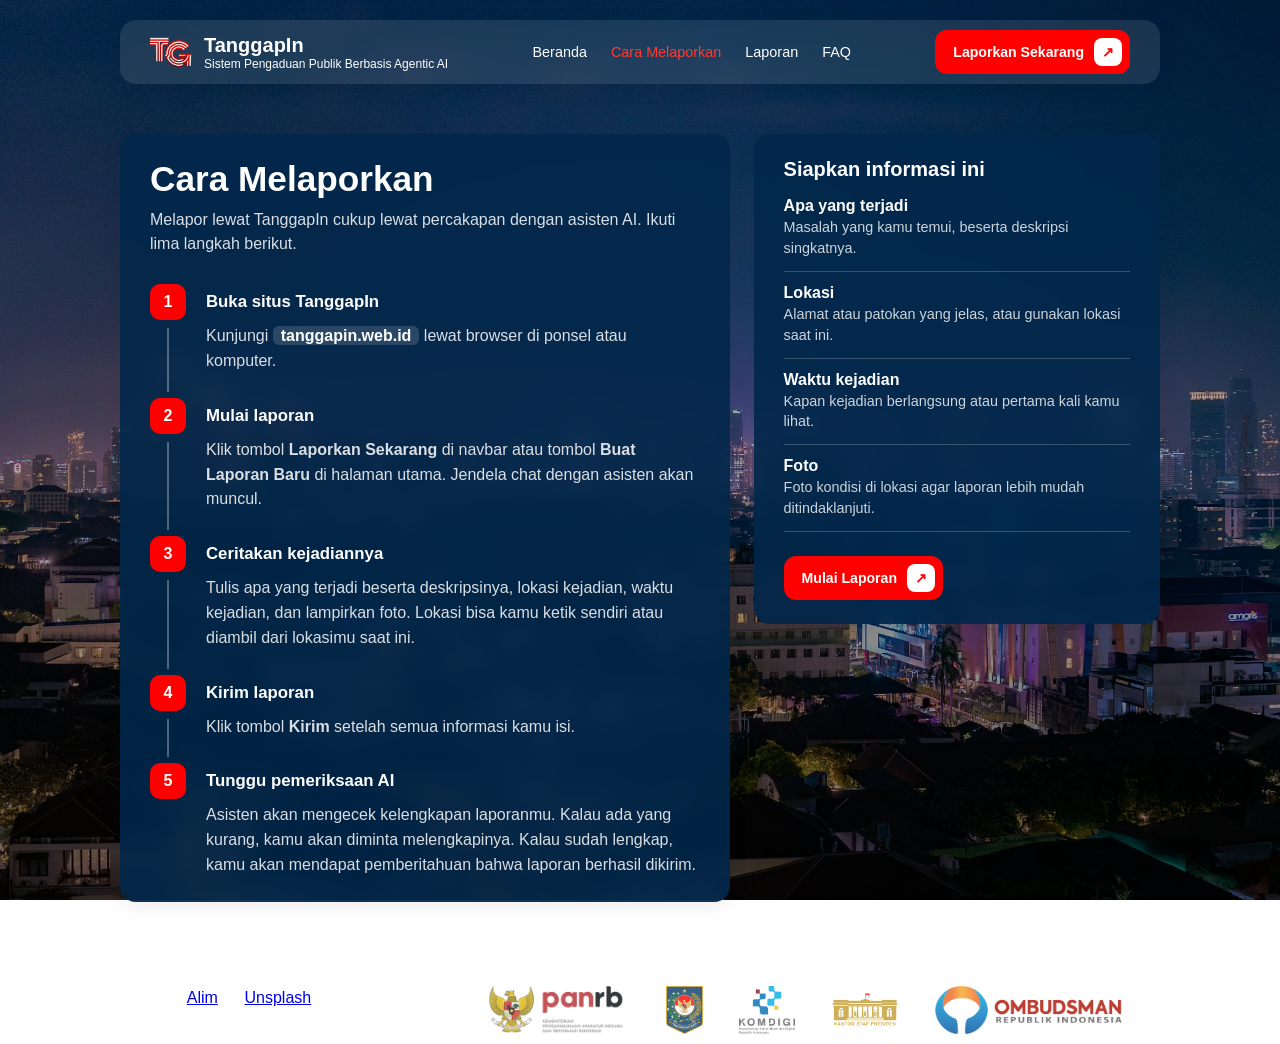
==== cara-melaporkan.html @ 1f1899ec "first commit" ====
<!doctype html>
<html lang="id">
  <head>
    <meta charset="UTF-8" />
    <meta name="viewport" content="width=device-width, initial-scale=1.0" />
    <title>Cara Melaporkan - TanggapIn</title>
    <link rel="stylesheet" href="styles/style.css" />
    <link rel="stylesheet" href="styles/cara.css" />
    <link rel="stylesheet" href="styles/chat.css" />
    <link rel="icon" type="image/x-icon" href="assets/images/icons/logo.webp" />
  </head>
  <body>
    <header>
      <div class="header-left">
        <img src="assets/images/icons/logo.webp" alt="Logo" class="logo" />
        <div class="logo-title">
          <h1 class="header-title">TanggapIn</h1>
          <p class="header-subtitle">
            Sistem Pengaduan Publik Berbasis Agentic AI
          </p>
        </div>
      </div>
      <nav class="header-nav" id="mainNav">
        <ul>
          <li><a href="index.html">Beranda</a></li>
          <li><a href="cara-melaporkan.html" class="active">Cara Melaporkan</a></li>
          <li><a href="laporan.html">Laporan</a></li>
          <li><a href="faq.html">FAQ</a></li>
        </ul>
      </nav>
      <div class="header-right">
        <a href="#" class="btn-lapor" data-open-chat>
          <span>Laporkan Sekarang</span>
          <span class="btn-icon">↗</span>
        </a>
        <button
          class="hamburger"
          id="menuToggle"
          aria-label="Buka menu"
          aria-expanded="false"
          aria-controls="mainNav"
        >
          <span></span><span></span><span></span>
        </button>
      </div>
    </header>

    <main>
      <div class="cara">
        <section class="panel cara-steps">
          <h1>Cara Melaporkan</h1>
          <p class="cara-lead">
            Melapor lewat TanggapIn cukup lewat percakapan dengan asisten AI.
            Ikuti lima langkah berikut.
          </p>

          <ol class="steps">
            <li>
              <h3>Buka situs TanggapIn</h3>
              <p>
                Kunjungi <span class="url">tanggapin.web.id</span> lewat browser
                di ponsel atau komputer.
              </p>
            </li>
            <li>
              <h3>Mulai laporan</h3>
              <p>
                Klik tombol <strong>Laporkan Sekarang</strong> di navbar atau
                tombol <strong>Buat Laporan Baru</strong> di halaman utama.
                Jendela chat dengan asisten akan muncul.
              </p>
            </li>
            <li>
              <h3>Ceritakan kejadiannya</h3>
              <p>
                Tulis apa yang terjadi beserta deskripsinya, lokasi kejadian,
                waktu kejadian, dan lampirkan foto. Lokasi bisa kamu ketik
                sendiri atau diambil dari lokasimu saat ini.
              </p>
            </li>
            <li>
              <h3>Kirim laporan</h3>
              <p>
                Klik tombol <strong>Kirim</strong> setelah semua informasi kamu
                isi.
              </p>
            </li>
            <li>
              <h3>Tunggu pemeriksaan AI</h3>
              <p>
                Asisten akan mengecek kelengkapan laporanmu. Kalau ada yang
                kurang, kamu akan diminta melengkapinya. Kalau sudah lengkap,
                kamu akan mendapat pemberitahuan bahwa laporan berhasil dikirim.
              </p>
            </li>
          </ol>
        </section>

        <aside class="panel cara-info">
          <h2>Siapkan informasi ini</h2>
          <dl class="checklist">
            <div>
              <dt>Apa yang terjadi</dt>
              <dd>Masalah yang kamu temui, beserta deskripsi singkatnya.</dd>
            </div>
            <div>
              <dt>Lokasi</dt>
              <dd>
                Alamat atau patokan yang jelas, atau gunakan lokasi saat ini.
              </dd>
            </div>
            <div>
              <dt>Waktu kejadian</dt>
              <dd>Kapan kejadian berlangsung atau pertama kali kamu lihat.</dd>
            </div>
            <div>
              <dt>Foto</dt>
              <dd>
                Foto kondisi di lokasi agar laporan lebih mudah ditindaklanjuti.
              </dd>
            </div>
          </dl>
          <a href="#" class="btn-lapor" data-open-chat>
            <span>Mulai Laporan</span>
            <span class="btn-icon">↗</span>
          </a>
        </aside>
      </div>
    </main>

    <footer>
      <p>
        Photo by
        <a
          href="https://unsplash.com/@apyfz?utm_source=unsplash&utm_medium=referral&utm_content=creditCopyText"
          >Alim</a
        >
        on
        <a
          href="https://unsplash.com/photos/a-view-of-a-city-at-night-from-the-top-of-a-building-tuk5MObiohA?utm_source=unsplash&utm_medium=referral&utm_content=creditCopyText"
          >Unsplash</a
        >
      </p>
      <h4>Dikelola oleh:</h4>
      <div class="instansi">
        <img
          src="assets/images/logos/instansi-panrb.webp"
          alt="PANRB"
          class="instansi-logo"
        />
        <img
          src="assets/images/logos/instansi-kemendagri.webp"
          alt="Kemendagri"
          class="instansi-logo"
        />
        <img
          src="assets/images/logos/instansi-kominfo.webp"
          alt="Kominfo"
          class="instansi-logo"
        />
        <img
          src="assets/images/logos/instansi-kantor staff presiden.webp"
          alt="Kantor Staf Presiden"
          class="instansi-logo"
        />
        <img
          src="assets/images/logos/instansi-ombudsman.webp"
          alt="Ombudsman"
          class="instansi-logo"
        />
      </div>
    </footer>

    <!-- Overlay chat (sama seperti di index.html) -->
    <div class="chat-overlay" id="chatOverlay" aria-hidden="true">
      <div
        class="chat-dialog"
        role="dialog"
        aria-modal="true"
        aria-labelledby="chatTitle"
      >
        <div class="chat-header">
          <img
            src="assets/images/mascots/mascot.webp"
            alt=""
            class="chat-avatar"
          />
          <div class="chat-title">
            <h2 id="chatTitle">Asisten TanggapIn</h2>
            <p>Siap membantu menyusun laporanmu</p>
          </div>
          <button class="chat-close" id="chatClose" aria-label="Tutup chat">
            ✕
          </button>
        </div>
        <div class="chat-messages" id="chatMessages" aria-live="polite"></div>
        <div class="chat-chips" id="chatChips">
          <button type="button">Jalan rusak</button>
          <button type="button">Sampah menumpuk</button>
          <button type="button">Lampu jalan mati</button>
        </div>
        <form class="chat-form" id="chatForm">
          <textarea
            id="chatInput"
            rows="1"
            placeholder="Tulis laporanmu..."
            aria-label="Pesan"
          ></textarea>
          <button type="submit" class="chat-send" aria-label="Kirim">➤</button>
        </form>
      </div>
    </div>

    <script src="scripts/menu.js"></script>
    <script src="scripts/chat.js"></script>
  </body>
</html>
---- styles/style.css ----
body {
  background-image:
    linear-gradient(rgba(0, 0, 0, 0.1), rgba(0, 0, 0, 0.5)),
    url("../assets/images/background 2.webp");
  background-size: cover;
  background-position: center;
  background-repeat: no-repeat;
  background-attachment: fixed;
  margin: 20px 250px 0px;
  font-family: "Segoe UI", Tahoma, Geneva, Verdana, sans-serif;
}

header {
  display: flex;
  justify-content: space-between;
  align-items: center;
  padding: 10px 30px;
  background-color: rgba(255, 255, 255, 0.1);
  backdrop-filter: blur(10px);
  border-radius: 16px;
  box-shadow: 0 4px 20px rgba(0, 0, 0, 0.08);
}

.header-left {
  display: flex;
  align-items: center;
  gap: 12px;
}

.logo {
  width: 42px;
  height: 42px;
  object-fit: contain;
}

.logo-title {
  display: flex;
  flex-direction: column;
}

.header-title {
  font-size: 1.25rem;
  font-weight: 700;
  color: #ffffff;
  margin: 0;
  line-height: 1.2;
}

.header-title span {
  color: #ff0000;
}

.header-subtitle {
  font-size: 0.75rem;
  color: white;
  margin: 0;
}

.header-nav ul {
  display: flex;
  list-style: none;
  margin: 0;
  padding: 0;
  gap: 24px;
}

.header-nav a {
  text-decoration: none;
  color: white;
  font-weight: 500;
  font-size: 0.9rem;
  transition: color 0.2s ease;
}

.header-nav a:hover,
.header-nav a.active {
  color: #ff3b30;
}

.btn-lapor {
  display: inline-flex;
  align-items: center;
  gap: 10px;
  background-color: #ff0000;
  color: #ffffff;
  padding: 8px 8px 8px 18px;
  border-radius: 12px;
  text-decoration: none;
  font-weight: 600;
  font-size: 0.88rem;
  transition:
    transform 0.2s ease,
    background-color 0.2s ease;
}

.btn-lapor:hover {
  background-color: #ff0000;
  transform: translateY(-1px);
}

.btn-icon {
  background-color: #ffffff;
  color: #ff0000;
  width: 28px;
  height: 28px;
  border-radius: 8px;
  display: flex;
  align-items: center;
  justify-content: center;
  font-size: 0.9rem;
  font-weight: bold;
}

main {
  margin-top: 50px;
  color: white;
}

.headline {
  display: flex;
  justify-content: space-between;
  align-items: center;
  padding-top: 230px;
}

.headline-left {
  flex: 2;
  display: flex;
  flex-direction: column;
  align-items: flex-start;
  background-color: rgb(2, 39, 75,0.9);
  backdrop-filter: blur(10px);
  box-shadow: 0 4px 20px rgba(0, 0, 0, 0.08);
  padding: 10px 30px;
  border-radius: 16px;
}

.headline-left h1 {
  font-size: 2.5rem;
  font-weight: 700;
  color: #ffffff;
  line-height: 1.2;
  margin: 0;
}

.instansi {
  display: flex;
  align-items: center;
  gap: 16px;
  margin-top: 24px;
  flex-wrap: wrap;
  padding: 10px 20px;
  border-radius: 12px;
}

.instansi-logo {
  height: 48px;
  width: auto;
  object-fit: contain;
  opacity: 0.8;
  padding: 0px 10px;
  transition:
    opacity 0.2s ease,
    transform 0.2s ease;
}

.instansi-title {
  align-items: center;
}

.instansi-logo:hover {
  opacity: 1;
  transform: translateY(-2px);
}

.headline-right {
  flex: 1;
  display: flex;
  justify-content: flex-end;
  align-items: center;
}

.headline-right img {
  max-width: 100%;
  height: auto;
  width: 250px;
  object-fit: contain;
}

.stats-bar {
  display: flex;
  align-items: center;
  justify-content: space-around;
}

.stat-item {
  flex: 1;
  display: flex;
  align-items: center;
  justify-content: center;
  gap: 12px;
  padding: 0px 20px;
  border-right: 1px solid rgba(255, 255, 255, 0.3);
}

.stat-item:last-child {
  border-right: none;
}

.stat-item img {
  width: 36px;
  height: 36px;
  object-fit: contain;
  flex-shrink: 0;
}

.stat-left {
  display: flex;
  flex-direction: row;
  align-items: center;
  gap: 12px;
}

.stat-left img {
  width: 36px;
  height: 36px;
  object-fit: contain;
}

.stat-text {
  margin: 0;
  font-size: 0.5rem;
  font-weight: 400;
  color: rgba(255, 255, 255, 0.8);
  letter-spacing: 0.2px;
  white-space: nowrap;
}

.stat-desc {
  display: flex;
  flex-direction: column;
  align-items: flex-start;
  justify-content: center;
}

.stat-desc span {
  font-size: 1.25rem;
  font-weight: 700;
  color: #ffffff;
  line-height: 1.2;
  white-space: nowrap;
}

footer {
  display: flex;
  margin-top: 50px;
  align-items: center;
  color: white;
  gap: 0px 20px;
}

.hamburger {
  display: none;
  flex-direction: column;
  justify-content: center;
  gap: 5px;
  width: 42px;
  height: 42px;
  padding: 0 10px;
  box-sizing: border-box;
  background: rgba(255, 255, 255, 0.15);
  border: none;
  border-radius: 12px;
  cursor: pointer;
}

.hamburger span {
  display: block;
  height: 2px;
  background: #fff;
  border-radius: 2px;
  transition:
    transform 0.2s ease,
    opacity 0.2s ease;
}

.hamburger[aria-expanded="true"] span:nth-child(1) {
  transform: translateY(7px) rotate(45deg);
}
.hamburger[aria-expanded="true"] span:nth-child(2) {
  opacity: 0;
}
.hamburger[aria-expanded="true"] span:nth-child(3) {
  transform: translateY(-7px) rotate(-45deg);
}

.hamburger:focus-visible {
  outline: 2px solid #fff;
  outline-offset: 2px;
}

@media (max-width: 1467px) {
  body {
    margin: 20px 50px 0;
  }

  .headline {
    padding-top: 150px;
  }
}

/* Laptop kecil (≤ 1400px) */
@media (max-width: 1400px) {
  body {
    margin: 20px 120px 0;
  }
  .stats-bar {
    font-size: 0.7rem;
  }

  .headline {
    padding-top: 70px;
  }
}

/* Laptop / tablet landscape (≤ 1200px) */
@media (max-width: 1200px) {
  body {
    margin: 20px 60px 0;
  }

  .headline {
    padding-top: 70px;
  }

  .headline-left h1 {
    font-size: 2.1rem;
  }

  .headline-right img {
    width: 200px;
  }

  .stats-bar {
    /* flex-wrap: wrap; */
    row-gap: 14px;
    width: 100%;
    margin-top: 20px;
  }

  .stat-item {
    padding: 0 12px;
  }

  .instansi-logo {
    height: 36px;
    padding: 0 6px;
  }
}

/* Tablet & HP (≤ 992px): header jadi logo + tombol + hamburger */
@media (max-width: 992px) {
  body {
    margin: 12px 24px 0;
  }

  header {
    position: relative; /* acuan untuk dropdown menu */
    padding: 8px 16px;
  }

  .logo-title .header-subtitle {
    /* display: none; */
  }

  .header-right {
    display: flex;
    align-items: center;
    gap: 10px;
    margin-left: auto;
  }

  .hamburger {
    display: flex;
  }

  /* menu jadi dropdown di bawah header */
  .header-nav {
    display: none;
    position: absolute;
    top: calc(100% + 8px);
    left: 0;
    right: 0;
    z-index: 10;
    padding: 8px;
    background: rgba(15, 25, 45, 0.92);
    backdrop-filter: blur(12px);
    border-radius: 16px;
    box-shadow: 0 8px 24px rgba(0, 0, 0, 0.3);
  }

  .header-nav.open {
    display: block;
  }

  .header-nav ul {
    flex-direction: column;
    gap: 0;
  }

  .header-nav a {
    display: block;
    padding: 12px 16px;
    font-size: 1rem;
    border-radius: 10px;
  }

  .header-nav a:hover,
  .header-nav a.active {
    background: rgba(255, 255, 255, 0.1);
  }

  /* hero: maskot di atas kartu */
  .headline {
    flex-direction: column-reverse;
    align-items: stretch;
    padding-top: 0px;
    gap: 0;
  }

  .headline-right {
    justify-content: center;
    margin-bottom: -24px;
    position: relative;
    z-index: 1;
  }

  .headline-right img {
    width: 130px;
  }

  .headline-left {
    box-sizing: border-box;
    padding: 20px 24px 16px;
  }

  .headline-left h1 {
    font-size: 1.8rem;
  }

  /* stats: kalimat di atas, 3 stat sejajar & lebih kecil */
  .stats-bar {
    flex-wrap: wrap;
    row-gap: 14px;
    width: 100%;
    margin-top: 20px;
  }

  .stat-left {
    flex: 0 0 100%;
    font-size: 0.9rem;
  }

  .stat-left img {
    width: 28px;
    height: 28px;
  }

  .stat-item {
    gap: 8px;
    padding: 0 8px;
  }

  .stat-item img {
    width: 24px;
    height: 24px;
  }

  .stat-desc span {
    font-size: 0.95rem;
  }

  .stat-text {
    font-size: 0.6rem;
    white-space: normal;
  }

  /* footer: rapi, rata tengah */
  footer {
    flex-direction: column;
    align-items: center;
    text-align: center;
    gap: 10px;
    margin-top: 32px;
    padding-bottom: 24px;
    font-size: 0.8rem;
  }

  footer p,
  footer h4 {
    margin: 0;
  }

  .instansi {
    justify-content: center;
    margin-top: 0;
    padding: 0;
    gap: 12px 8px;
  }

  .instansi-logo {
    height: 36px;
    padding: 0 6px;
  }
}

@media (min-width: 769px) and (max-width: 1100px) {
  /* hero: kartu di kiri, maskot di kanan sejajar bawah kartu */
  .headline {
    flex-direction: row;
    align-items: flex-end;
    gap: 24px;
  }

  .headline-left {
    flex: 1 1 0;
    padding: 28px 32px 24px;
  }

  .headline-left h1 {
    font-size: 2.2rem;
  }

  .headline-left p {
    font-size: 1.05rem;
    line-height: 1.5;
  }

  .headline-right {
    flex: 0 0 auto;
    margin-bottom: 0;
    justify-content: center;
  }

  .headline-right img {
    width: 190px;
  }

  /* stats: kalimat di atas, 3 stat sejajar dan terbaca */
  .stats-bar {
    flex-wrap: wrap;
    row-gap: 16px;
    width: 100%;
    margin-top: 24px;
  }

  .stat-left {
    flex: 0 0 100%;
    font-size: 0.95rem;
  }

  .stat-item {
    padding: 0 12px;
  }

  .stat-desc span {
    font-size: 1.1rem;
  }

  .stat-text {
    font-size: 0.7rem;
    white-space: normal;
  }

  /* footer: satu panel kaca, logo rapi satu baris, kredit foto di bawah */
  footer {
    flex-direction: row;
    flex-wrap: wrap;
    justify-content: center;
    align-items: center;
    gap: 12px 20px;
    margin: 32px 0 24px;
    padding: 16px 24px;
    border-radius: 16px;
    font-size: 0.9rem;
  }

  footer h4 {
    order: 1;
    margin: 0;
  }

  .instansi {
    order: 2;
    flex-wrap: nowrap;
    justify-content: center;
    margin: 0;
    padding: 0;
    gap: 8px;
  }

  .instansi-logo {
    height: 40px;
    padding: 0 6px;
  }

  footer p {
    order: 3;
    flex: 0 0 100%;
    margin: 0;
    text-align: center;
    font-size: 0.75rem;
    opacity: 0.8;
  }
}

/* HP (≤ 480px) */
@media (max-width: 480px) {
  body {
    margin: 8px 12px 0;
  }

  header {
    padding: 8px 12px;
    border-radius: 12px;
  }

  .logo-title {
    display: none;
  }

  .logo {
    width: 34px;
    height: 34px;
  }

  .header-right .btn-lapor {
    font-size: 0.8rem;
    gap: 8px;
    padding: 6px 6px 6px 12px;
  }

  .hamburger {
    width: 40px;
    height: 40px;
  }

  .headline {
    padding-top: 0px;
  }

  .headline-left {
    padding: 18px 16px 14px;
    border-radius: 12px;
  }

  .headline-left h1 {
    font-size: 1.4rem;
  }

  .headline-left p {
    font-size: 0.88rem;
  }

  .headline-left .btn-lapor {
    align-self: stretch;
    justify-content: space-between;
  }

  .headline-right {
    /* justify-content: center; */
    margin-bottom: -24px;
    /* position: relative; */
    /* z-index: 1; */
  }

  .headline-right img {
    width: 130px;
  }

  .stat-item {
    flex-direction: column;
    gap: 4px;
    padding: 0 4px;
    text-align: center;
  }

  .stat-desc {
    align-items: center;
    font-size: 10px;
  }

  .stat-desc span {
    font-size: 0.85rem;
  }

  .stat-text {
    font-size: 10px;
  }

  /* logo footer: 3 kolom rapi */
  .instansi {
    display: grid;
    grid-template-columns: repeat(3, 1fr);
    justify-items: center;
    align-items: center;
    width: 100%;
  }

  .instansi-logo {
    height: 32px;
    max-width: 100%;
  }
}
---- styles/cara.css ----
.cara {
  display: grid;
  grid-template-columns: 1.5fr 1fr;
  gap: 24px;
  align-items: start;
  width: 100%;
  box-sizing: border-box;
}

.panel {
  box-sizing: border-box;
  padding: 24px 30px;
  background-color: rgb(2, 39, 75,0.9);
  backdrop-filter: blur(10px);
  -webkit-backdrop-filter: blur(10px);
  box-shadow: 0 4px 20px rgba(0, 0, 0, 0.08);
  border-radius: 16px;
}

.cara h1 {
  margin: 0;
  font-size: 2.2rem;
  line-height: 1.2;
}

.cara h2 {
  margin: 0 0 16px;
  font-size: 1.25rem;
}

.cara-lead {
  margin: 8px 0 0;
  color: rgba(255, 255, 255, 0.85);
  line-height: 1.5;
}

/* Langkah bernomor (konten memang berurutan) */
.steps {
  list-style: none;
  margin: 28px 0 0;
  padding: 0;
  counter-reset: step;
}

.steps li {
  position: relative;
  padding: 0 0 24px 56px;
  counter-increment: step;
}

.steps li:last-child {
  padding-bottom: 0;
}

.steps li::before {
  content: counter(step);
  position: absolute;
  left: 0;
  top: 0;
  display: flex;
  align-items: center;
  justify-content: center;
  width: 36px;
  height: 36px;
  border-radius: 10px;
  background: #ff0000;
  font-weight: 700;
}

.steps li::after {
  content: "";
  position: absolute;
  left: 17px;
  top: 44px;
  bottom: 6px;
  width: 2px;
  background: rgba(255, 255, 255, 0.3);
}

.steps li:last-child::after {
  display: none;
}

.steps h3 {
  margin: 0 0 4px;
  font-size: 1.05rem;
  line-height: 36px;
}

.steps p {
  margin: 0;
  color: rgba(255, 255, 255, 0.85);
  line-height: 1.55;
}

.url {
  padding: 1px 8px;
  border-radius: 6px;
  background: rgba(255, 255, 255, 0.15);
  color: #fff;
  font-weight: 600;
  white-space: nowrap;
}

/* Daftar informasi */
.checklist {
  margin: 0 0 24px;
}

.checklist div {
  padding: 12px 0;
  border-bottom: 1px solid rgba(255, 255, 255, 0.2);
}

.checklist div:first-child {
  padding-top: 0;
}

.checklist dt {
  font-weight: 600;
}

.checklist dd {
  margin: 2px 0 0;
  font-size: 0.9rem;
  line-height: 1.45;
  color: rgba(255, 255, 255, 0.8);
}

/* Responsif */
@media (max-width: 900px) {
  .cara {
    grid-template-columns: 1fr;
  }

  .panel {
    padding: 20px 22px;
  }

  .cara h1 {
    font-size: 1.8rem;
  }
}

@media (max-width: 480px) {
  .panel {
    padding: 18px 16px;
    border-radius: 12px;
  }

  .cara h1 {
    font-size: 1.5rem;
  }

  .steps li {
    padding-left: 48px;
  }

  .cara-info .btn-lapor {
    width: 100%;
    box-sizing: border-box;
    justify-content: space-between;
  }
}
---- styles/chat.css ----
body.chat-open {
  overflow: hidden; /* kunci scroll halaman di belakang */
}

.chat-overlay {
  position: fixed;
  inset: 0;
  z-index: 1000;
  display: flex;
  align-items: center;
  justify-content: center;
  padding: 16px;
  background: rgba(0, 0, 0, 0.45);
  backdrop-filter: blur(8px);
  -webkit-backdrop-filter: blur(8px);
  opacity: 0;
  visibility: hidden;
  transition: opacity 0.2s ease, visibility 0.2s ease;
}

.chat-overlay.open {
  opacity: 1;
  visibility: visible;
}

.chat-dialog {
  display: flex;
  flex-direction: column;
  width: min(560px, 100%);
  height: min(680px, 100%);
  background: rgba(18, 26, 44, 0.92);
  color: #fff;
  border: 1px solid rgba(255, 255, 255, 0.15);
  border-radius: 20px;
  box-shadow: 0 20px 60px rgba(0, 0, 0, 0.5);
  overflow: hidden;
  transform: translateY(16px) scale(0.98);
  transition: transform 0.2s ease;
  font-family: "Segoe UI", Tahoma, Geneva, Verdana, sans-serif;
}

.chat-overlay.open .chat-dialog {
  transform: none;
}

/* Header */
.chat-header {
  display: flex;
  align-items: center;
  gap: 12px;
  padding: 12px 16px;
  background: rgba(255, 255, 255, 0.06);
  border-bottom: 1px solid rgba(255, 255, 255, 0.12);
}

.chat-avatar {
  width: 40px;
  height: 40px;
  border-radius: 50%;
  object-fit: cover;
  object-position: top;
  background: #fff;
  flex-shrink: 0;
}

.chat-title {
  flex: 1;
  min-width: 0;
}

.chat-title h2 {
  margin: 0;
  font-size: 1rem;
  line-height: 1.2;
}

.chat-title p {
  margin: 2px 0 0;
  font-size: 0.75rem;
  color: rgba(255, 255, 255, 0.7);
}

.chat-close {
  width: 36px;
  height: 36px;
  border: none;
  border-radius: 10px;
  background: rgba(255, 255, 255, 0.1);
  color: #fff;
  font-size: 1.25rem;
  line-height: 1;
  cursor: pointer;
}

.chat-close:hover {
  background: rgba(255, 255, 255, 0.2);
}

/* Pesan */
.chat-messages {
  flex: 1;
  display: flex;
  flex-direction: column;
  gap: 10px;
  padding: 16px;
  overflow-y: auto;
  overscroll-behavior: contain;
}

.chat-msg {
  max-width: 85%;
  padding: 10px 14px;
  border-radius: 16px;
  font-size: 0.92rem;
  line-height: 1.45;
  white-space: pre-wrap;
  overflow-wrap: anywhere;
}

.chat-msg.bot {
  align-self: flex-start;
  background: rgba(255, 255, 255, 0.12);
  border-bottom-left-radius: 4px;
}

.chat-msg.user {
  align-self: flex-end;
  background: #4d0c0c;
  border-bottom-right-radius: 4px;
}

/* Indikator mengetik */
.chat-typing {
  display: inline-flex;
  gap: 4px;
  padding: 14px;
}

.chat-typing span {
  width: 6px;
  height: 6px;
  border-radius: 50%;
  background: rgba(255, 255, 255, 0.7);
  animation: chat-blink 1.2s infinite;
}

.chat-typing span:nth-child(2) { animation-delay: 0.2s; }
.chat-typing span:nth-child(3) { animation-delay: 0.4s; }

@keyframes chat-blink {
  0%, 80%, 100% { opacity: 0.3; }
  40% { opacity: 1; }
}

/* Saran cepat */
.chat-chips {
  display: flex;
  flex-wrap: wrap;
  gap: 8px;
  padding: 0 16px 8px;
}

.chat-chips button {
  padding: 6px 12px;
  border: 1px solid rgba(255, 255, 255, 0.3);
  border-radius: 999px;
  background: transparent;
  color: #fff;
  font-size: 0.8rem;
  cursor: pointer;
}

.chat-chips button:hover {
  background: rgba(255, 255, 255, 0.12);
}

/* Input */
.chat-form {
  display: flex;
  align-items: flex-end;
  gap: 8px;
  padding: 12px 16px;
  border-top: 1px solid rgba(255, 255, 255, 0.12);
}

.chat-form textarea {
  flex: 1;
  max-height: 120px;
  padding: 10px 12px;
  border: 1px solid rgba(255, 255, 255, 0.25);
  border-radius: 12px;
  background: rgba(255, 255, 255, 0.08);
  color: #fff;
  font: inherit;
  font-size: 0.92rem;
  resize: none;
}

.chat-form textarea::placeholder {
  color: rgba(255, 255, 255, 0.5);
}

.chat-form textarea:focus {
  outline: 2px solid rgba(255, 255, 255, 0.6);
  outline-offset: 0;
}

.chat-send {
  width: 42px;
  height: 42px;
  border: none;
  border-radius: 12px;
  background: #ff0000;
  color: #fff;
  font-size: 1.1rem;
  cursor: pointer;
  flex-shrink: 0;
}

.chat-send:disabled {
  opacity: 0.5;
  cursor: not-allowed;
}

/* HP: tampil hampir penuh layar */
@media (max-width: 600px) {
  .chat-overlay {
    padding: 0;
    align-items: flex-end;
  }

  .chat-dialog {
    width: 100%;
    height: 92dvh;
    border-radius: 20px 20px 0 0;
  }
}

@media (prefers-reduced-motion: reduce) {
  .chat-overlay,
  .chat-dialog {
    transition: none;
  }
  .chat-typing span {
    animation: none;
  }
}

/* ===== Lampiran foto, lokasi, dan peta ===== */
.chat-dialog { position: relative; }
.chat-dialog [hidden] { display: none !important; }

.chat-form { flex-wrap: wrap; }

.chat-tools {
  flex: 0 0 100%;
  display: flex;
  gap: 8px;
}

.chat-tools button {
  display: inline-flex;
  align-items: center;
  gap: 6px;
  padding: 7px 12px;
  border: 1px solid rgba(255, 255, 255, 0.3);
  border-radius: 999px;
  background: transparent;
  color: #fff;
  font: inherit;
  font-size: 0.82rem;
  cursor: pointer;
}

.chat-tools button:hover,
.chat-tools button[aria-expanded="true"] {
  background: rgba(255, 255, 255, 0.15);
}

.chat-note {
  margin: 0;
  padding: 0 16px 8px;
  font-size: 0.8rem;
  color: rgba(255, 255, 255, 0.85);
}

/* pratinjau lampiran sebelum dikirim */
.chat-draft {
  display: flex;
  flex-wrap: wrap;
  gap: 8px;
  padding: 0 16px 8px;
}

.thumb {
  position: relative;
  width: 56px;
  height: 56px;
}

.thumb img {
  width: 100%;
  height: 100%;
  object-fit: cover;
  border-radius: 10px;
}

.thumb button,
.loc-chip button {
  width: 22px;
  height: 22px;
  border: none;
  border-radius: 50%;
  background: #ff0000;
  color: #fff;
  font-size: 0.7rem;
  line-height: 1;
  cursor: pointer;
}

.thumb button {
  position: absolute;
  top: -6px;
  right: -6px;
}

.loc-chip {
  display: flex;
  align-items: center;
  gap: 8px;
  max-width: 100%;
  padding: 4px 6px 4px 12px;
  border: 1px solid rgba(255, 255, 255, 0.3);
  border-radius: 999px;
  font-size: 0.8rem;
}

.loc-chip span {
  overflow: hidden;
  text-overflow: ellipsis;
  white-space: nowrap;
}

/* panel pilihan lokasi */
.loc-panel {
  display: flex;
  flex-direction: column;
  gap: 8px;
  padding: 12px 16px;
  border-top: 1px solid rgba(255, 255, 255, 0.12);
  background: rgba(255, 255, 255, 0.05);
}

.loc-manual {
  display: flex;
  gap: 8px;
}

.loc-manual input {
  flex: 1;
  min-width: 0;
  padding: 9px 12px;
  border: 1px solid rgba(255, 255, 255, 0.25);
  border-radius: 10px;
  background: rgba(255, 255, 255, 0.08);
  color: #fff;
  font: inherit;
  font-size: 0.88rem;
}

.loc-manual input::placeholder { color: rgba(255, 255, 255, 0.5); }

.loc-panel button {
  padding: 9px 12px;
  border: 1px solid rgba(255, 255, 255, 0.3);
  border-radius: 10px;
  background: transparent;
  color: #fff;
  font: inherit;
  font-size: 0.88rem;
  text-align: left;
  cursor: pointer;
}

.loc-panel button:hover { background: rgba(255, 255, 255, 0.12); }

.loc-panel .loc-manual button {
  background: #ff0000;
  border-color: #ff0000;
  font-weight: 600;
}

/* foto & lokasi di dalam gelembung pesan */
.msg-photos {
  display: flex;
  flex-wrap: wrap;
  gap: 6px;
  margin-bottom: 6px;
}

.msg-photos img {
  width: 76px;
  height: 76px;
  object-fit: cover;
  border-radius: 10px;
}

.msg-loc {
  margin-top: 6px;
  font-size: 0.8rem;
  opacity: 0.9;
}

/* pemilih lokasi di peta */
.map-modal {
  position: absolute;
  inset: 0;
  z-index: 20;
  display: flex;
  flex-direction: column;
  background: #121a2c;
}

.map-bar,
.map-foot {
  display: flex;
  align-items: center;
  justify-content: space-between;
  gap: 12px;
  padding: 12px 16px;
}

.map-bar { border-bottom: 1px solid rgba(255, 255, 255, 0.12); }
.map-foot { border-top: 1px solid rgba(255, 255, 255, 0.12); }

.map-foot p {
  margin: 0;
  font-size: 0.8rem;
  color: rgba(255, 255, 255, 0.75);
}

.map-wrap {
  position: relative;
  flex: 1;
  min-height: 0;
}

#chatMap {
  position: absolute;
  inset: 0;
}

.map-pin {
  position: absolute;
  left: 50%;
  top: 50%;
  z-index: 800;
  transform: translate(-50%, -100%);
  font-size: 2rem;
  line-height: 1;
  pointer-events: none;
}

.map-locate {
  position: absolute;
  right: 12px;
  bottom: 12px;
  z-index: 900;
  padding: 8px 12px;
  border: none;
  border-radius: 10px;
  background: #fff;
  color: #111;
  font: inherit;
  font-size: 0.82rem;
  font-weight: 600;
  cursor: pointer;
}

.map-confirm {
  flex-shrink: 0;
  padding: 10px 16px;
  border: none;
  border-radius: 10px;
  background: #ff0000;
  color: #fff;
  font: inherit;
  font-weight: 600;
  cursor: pointer;
}

.map-confirm:disabled { opacity: 0.5; cursor: wait; }

@media (max-width: 480px) {
  .map-foot { flex-direction: column; align-items: stretch; }
  .map-foot p { text-align: center; }
}
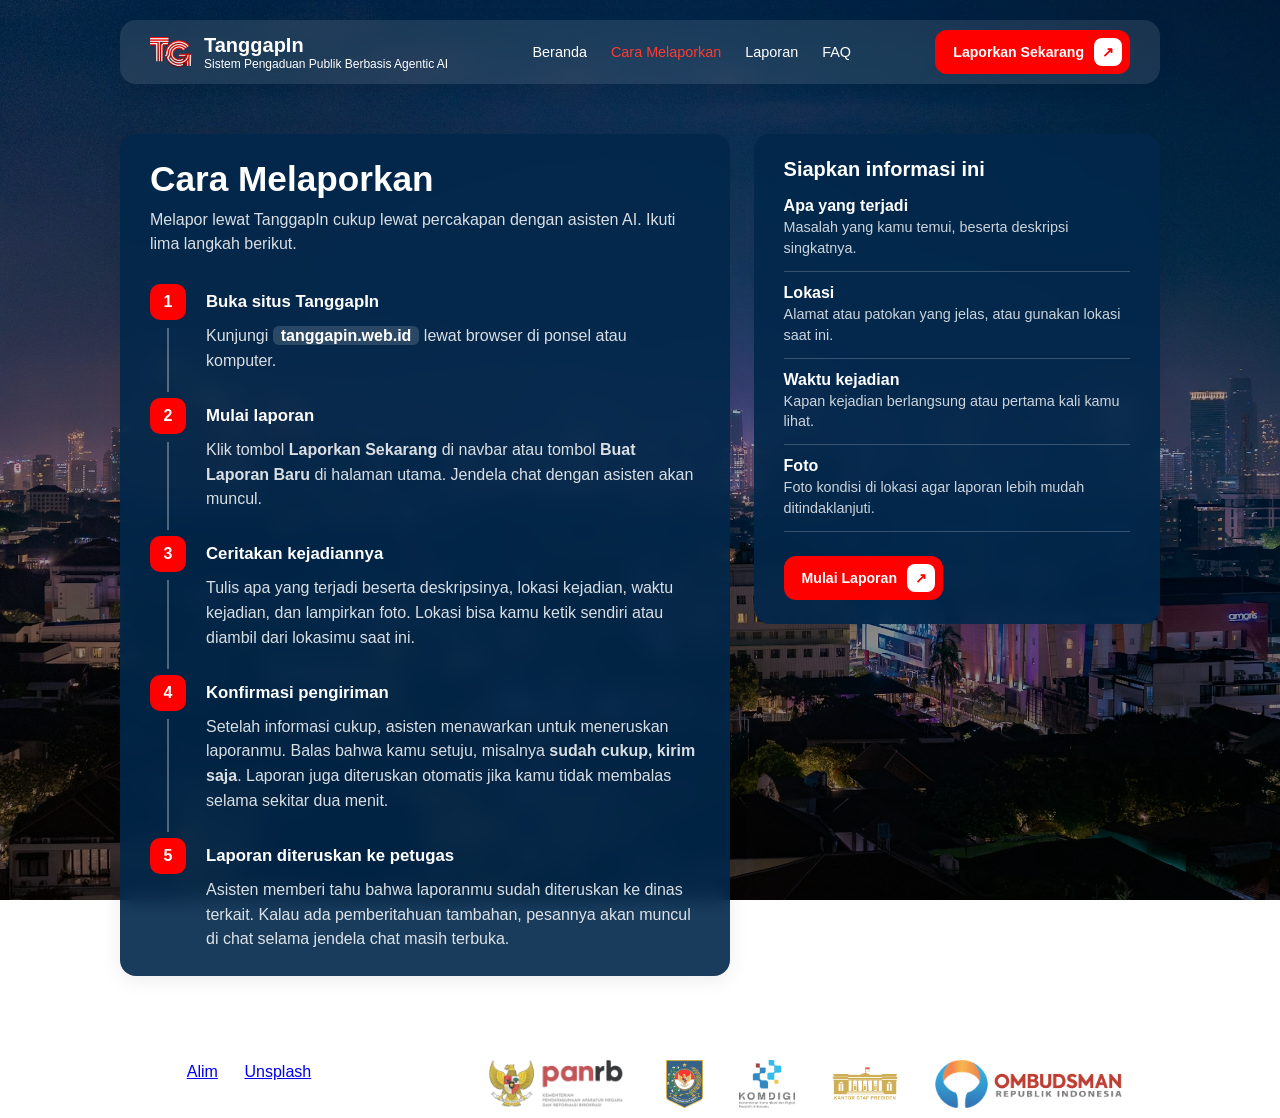
==== commit d85c2716: "update post client masyarakat" ====
--- a/cara-melaporkan.html
+++ b/cara-melaporkan.html
@@ -23,9 +23,13 @@
       <nav class="header-nav" id="mainNav">
         <ul>
           <li><a href="index.html">Beranda</a></li>
-          <li><a href="cara-melaporkan.html" class="active">Cara Melaporkan</a></li>
-          <li><a href="laporan.html">Laporan</a></li>
-          <li><a href="faq.html">FAQ</a></li>
+          <li>
+            <a href="cara-melaporkan.html" class="active" aria-current="page"
+              >Cara Melaporkan</a
+            >
+          </li>
+          <li><a href="#">Laporan</a></li>
+          <li><a href="#">FAQ</a></li>
         </ul>
       </nav>
       <div class="header-right">
@@ -79,18 +83,21 @@
               </p>
             </li>
             <li>
-              <h3>Kirim laporan</h3>
-              <p>
-                Klik tombol <strong>Kirim</strong> setelah semua informasi kamu
-                isi.
-              </p>
-            </li>
-            <li>
-              <h3>Tunggu pemeriksaan AI</h3>
-              <p>
-                Asisten akan mengecek kelengkapan laporanmu. Kalau ada yang
-                kurang, kamu akan diminta melengkapinya. Kalau sudah lengkap,
-                kamu akan mendapat pemberitahuan bahwa laporan berhasil dikirim.
+              <h3>Konfirmasi pengiriman</h3>
+              <p>
+                Setelah informasi cukup, asisten menawarkan untuk meneruskan
+                laporanmu. Balas bahwa kamu setuju, misalnya
+                <strong>sudah cukup, kirim saja</strong>. Laporan juga
+                diteruskan otomatis jika kamu tidak membalas selama sekitar dua
+                menit.
+              </p>
+            </li>
+            <li>
+              <h3>Laporan diteruskan ke petugas</h3>
+              <p>
+                Asisten memberi tahu bahwa laporanmu sudah diteruskan ke dinas
+                terkait. Kalau ada pemberitahuan tambahan, pesannya akan muncul
+                di chat selama jendela chat masih terbuka.
               </p>
             </li>
           </ol>
@@ -210,8 +217,9 @@
         </form>
       </div>
     </div>
-
     <script src="scripts/menu.js"></script>
+    <script src="scripts/config.js"></script>
+    <script src="scripts/api.js"></script>
     <script src="scripts/chat.js"></script>
   </body>
 </html>
--- a/styles/style.css
+++ b/styles/style.css
@@ -128,7 +128,7 @@
   display: flex;
   flex-direction: column;
   align-items: flex-start;
-  background-color: rgb(2, 39, 75,0.9);
+  background-color: rgb(2, 39, 75, 0.9);
   backdrop-filter: blur(10px);
   box-shadow: 0 4px 20px rgba(0, 0, 0, 0.08);
   padding: 10px 30px;
@@ -365,8 +365,9 @@
   }
 
   header {
-    position: relative; /* acuan untuk dropdown menu */
+    position: relative;
     padding: 8px 16px;
+    z-index: 100;
   }
 
   .logo-title .header-subtitle {
@@ -391,9 +392,9 @@
     top: calc(100% + 8px);
     left: 0;
     right: 0;
-    z-index: 10;
+    z-index: 9999;
     padding: 8px;
-    background: rgba(15, 25, 45, 0.92);
+    background: rgba(15, 25, 45, 0.98);
     backdrop-filter: blur(12px);
     border-radius: 16px;
     box-shadow: 0 8px 24px rgba(0, 0, 0, 0.3);
--- a/styles/chat.css
+++ b/styles/chat.css
@@ -1,3 +1,4 @@
+/* ===== Chat overlay TanggapIn ===== */
 body.chat-open {
   overflow: hidden; /* kunci scroll halaman di belakang */
 }
@@ -125,7 +126,7 @@
 
 .chat-msg.user {
   align-self: flex-end;
-  background: #4d0c0c;
+  background: #ff0000;
   border-bottom-right-radius: 4px;
 }
 
@@ -494,4 +495,23 @@
 @media (max-width: 480px) {
   .map-foot { flex-direction: column; align-items: stretch; }
   .map-foot p { text-align: center; }
+}
+
+/* ===== Banner darurat & pesan sistem ===== */
+.chat-emergency {
+  padding: 10px 16px;
+  background: #b91c1c;
+  color: #fff;
+  font-size: 0.88rem;
+  font-weight: 600;
+}
+.chat-emergency a { color: #fff; text-decoration: underline; }
+
+.chat-msg.sys {
+  align-self: center;
+  max-width: 95%;
+  border: 1px solid rgba(74, 222, 128, 0.4);
+  background: rgba(74, 222, 128, 0.15);
+  font-size: 0.82rem;
+  text-align: center;
 }
